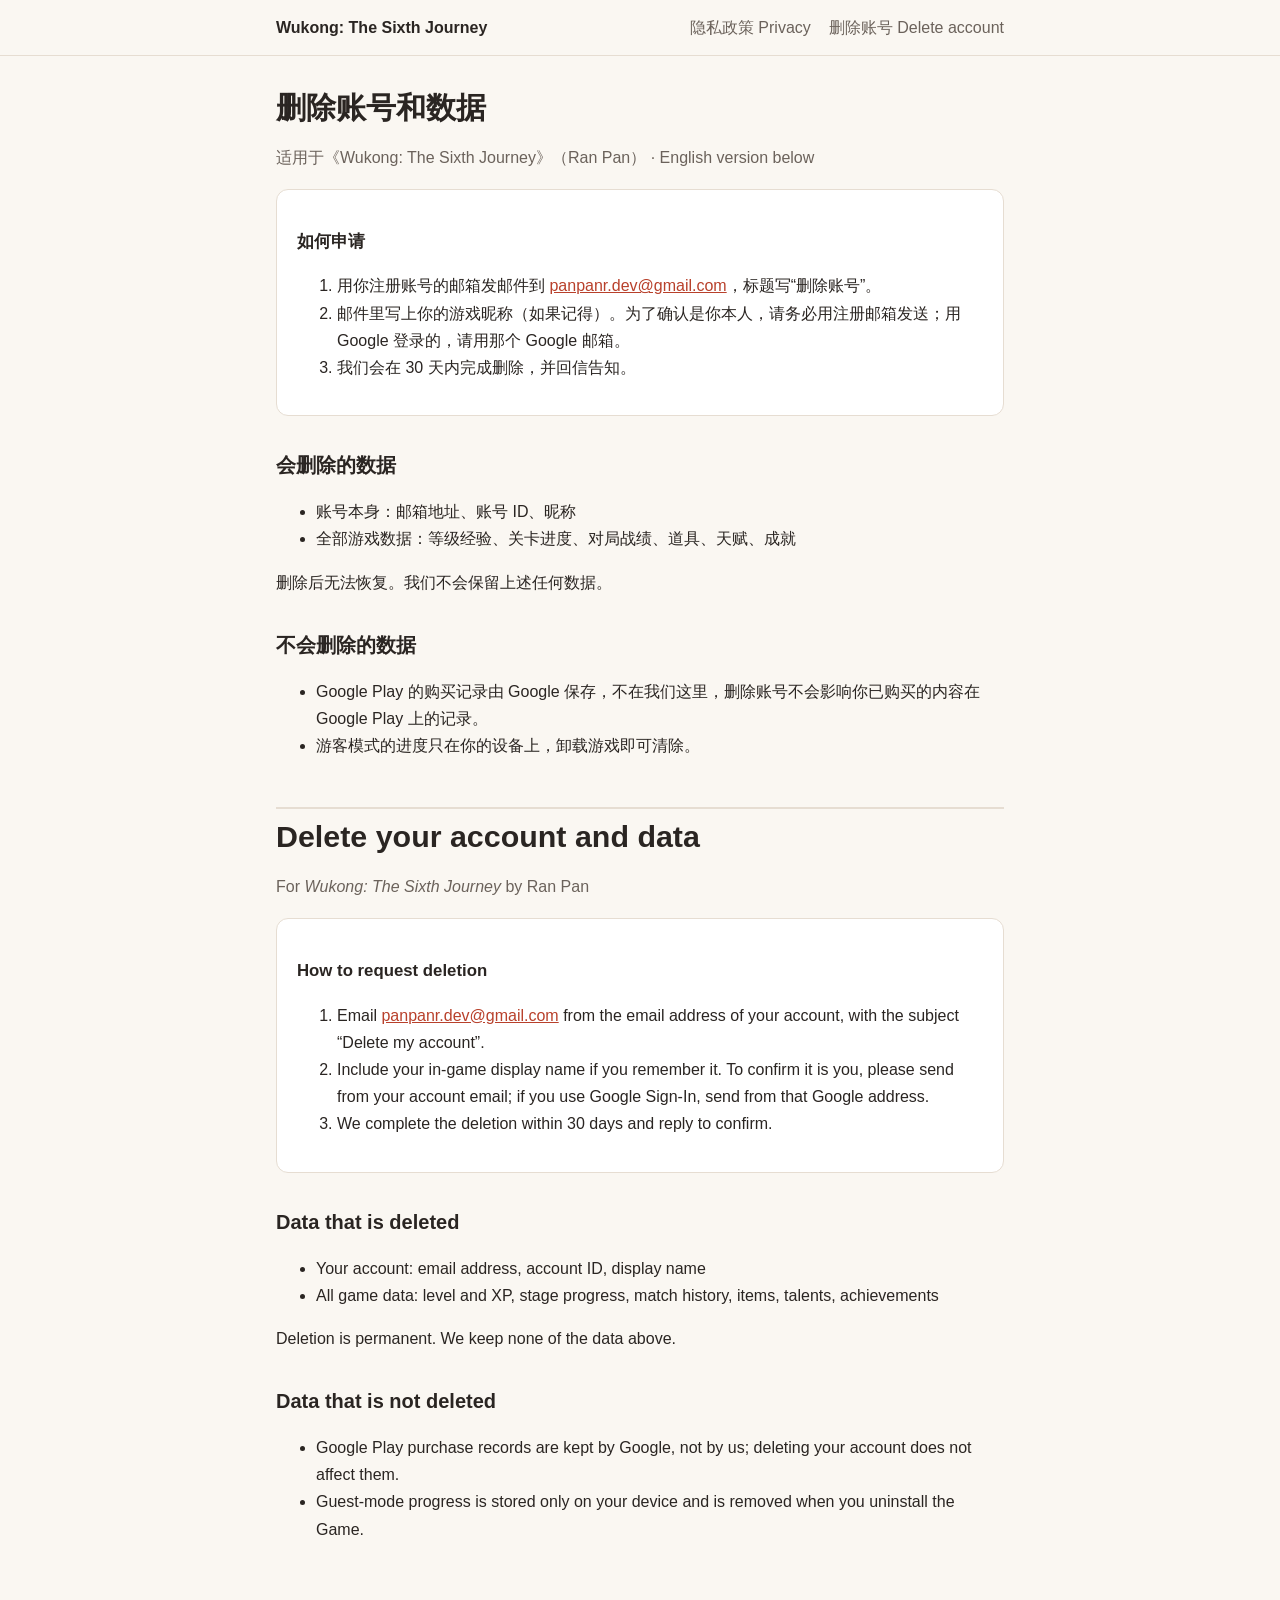
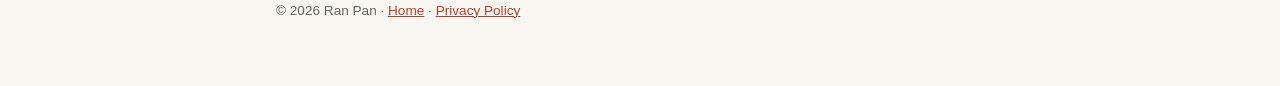
==== delete-account.html @ a60f8835 "Add game site: home, privacy policy, account deletion Co-Authored-By: Claude Opus 5.5 <noreply@anthr" ====
<!doctype html>
<html lang="zh-CN">
<head>
<meta charset="utf-8">
<meta name="viewport" content="width=device-width, initial-scale=1">
<title>删除账号 · Delete Account</title>
<meta name="description" content="如何删除 Wukong: The Sixth Journey 账号和数据 / How to delete your account and data">
<link rel="stylesheet" href="style.css">
</head>
<body>
<header class="site"><nav>
  <a class="brand" href="index.html">Wukong: The Sixth Journey</a>
  <a href="privacy.html">隐私政策 Privacy</a>
  <a href="delete-account.html">删除账号 Delete account</a>
</nav></header>
<main>
  <h1>删除账号和数据</h1>
  <p class="muted">适用于《Wukong: The Sixth Journey》（Ran Pan） · English version below</p>

  <div class="card">
    <h3>如何申请</h3>
    <ol>
      <li>用你注册账号的邮箱发邮件到 <a href="mailto:panpanr.dev@gmail.com?subject=Delete%20my%20account">panpanr.dev@gmail.com</a>，标题写“删除账号”。</li>
      <li>邮件里写上你的游戏昵称（如果记得）。为了确认是你本人，请务必用注册邮箱发送；用 Google 登录的，请用那个 Google 邮箱。</li>
      <li>我们会在 30 天内完成删除，并回信告知。</li>
    </ol>
  </div>

  <h2>会删除的数据</h2>
  <ul>
    <li>账号本身：邮箱地址、账号 ID、昵称</li>
    <li>全部游戏数据：等级经验、关卡进度、对局战绩、道具、天赋、成就</li>
  </ul>
  <p>删除后无法恢复。我们不会保留上述任何数据。</p>

  <h2>不会删除的数据</h2>
  <ul>
    <li>Google Play 的购买记录由 Google 保存，不在我们这里，删除账号不会影响你已购买的内容在 Google Play 上的记录。</li>
    <li>游客模式的进度只在你的设备上，卸载游戏即可清除。</li>
  </ul>

  <div class="lang">
  <h1>Delete your account and data</h1>
  <p class="muted">For <em>Wukong: The Sixth Journey</em> by Ran Pan</p>

  <div class="card">
    <h3>How to request deletion</h3>
    <ol>
      <li>Email <a href="mailto:panpanr.dev@gmail.com?subject=Delete%20my%20account">panpanr.dev@gmail.com</a> from the email address of your account, with the subject “Delete my account”.</li>
      <li>Include your in-game display name if you remember it. To confirm it is you, please send from your account email; if you use Google Sign-In, send from that Google address.</li>
      <li>We complete the deletion within 30 days and reply to confirm.</li>
    </ol>
  </div>

  <h2>Data that is deleted</h2>
  <ul>
    <li>Your account: email address, account ID, display name</li>
    <li>All game data: level and XP, stage progress, match history, items, talents, achievements</li>
  </ul>
  <p>Deletion is permanent. We keep none of the data above.</p>

  <h2>Data that is not deleted</h2>
  <ul>
    <li>Google Play purchase records are kept by Google, not by us; deleting your account does not affect them.</li>
    <li>Guest-mode progress is stored only on your device and is removed when you uninstall the Game.</li>
  </ul>
  </div>

  <footer>© 2026 Ran Pan · <a href="index.html">Home</a> · <a href="privacy.html">Privacy Policy</a></footer>
</main>
</body>
</html>
---- style.css ----
:root {
  --bg: #faf7f2;
  --fg: #2a2522;
  --muted: #6b625b;
  --accent: #b8402b;
  --card: #ffffff;
  --line: #e6ddd2;
}
@media (prefers-color-scheme: dark) {
  :root {
    --bg: #17130f;
    --fg: #ece6de;
    --muted: #a99d91;
    --accent: #e0745c;
    --card: #221c17;
    --line: #3a3029;
  }
}
* { box-sizing: border-box; }
body {
  margin: 0;
  background: var(--bg);
  color: var(--fg);
  font: 16px/1.7 -apple-system, "Segoe UI", "PingFang SC", "Microsoft YaHei", sans-serif;
}
main { max-width: 760px; margin: 0 auto; padding: 32px 16px 64px; }
header.site { border-bottom: 1px solid var(--line); }
header.site nav {
  max-width: 760px; margin: 0 auto; padding: 14px 16px;
  display: flex; gap: 18px; flex-wrap: wrap; align-items: center;
}
header.site .brand { font-weight: 700; color: var(--fg); text-decoration: none; margin-right: auto; }
nav a { color: var(--muted); text-decoration: none; }
nav a:hover, a { color: var(--accent); }
h1 { font-size: 1.9rem; line-height: 1.3; margin: 0 0 8px; }
h2 { font-size: 1.25rem; margin: 32px 0 8px; }
h3 { font-size: 1.05rem; margin: 20px 0 4px; }
.muted { color: var(--muted); }
.card {
  background: var(--card); border: 1px solid var(--line); border-radius: 12px;
  padding: 18px 20px; margin: 18px 0;
}
.lang { border-top: 2px solid var(--line); margin-top: 48px; padding-top: 8px; }
table { border-collapse: collapse; width: 100%; margin: 12px 0; font-size: 0.95rem; }
th, td { text-align: left; border-bottom: 1px solid var(--line); padding: 8px 6px; vertical-align: top; }
.btn {
  display: inline-block; background: var(--accent); color: #fff; text-decoration: none;
  padding: 10px 18px; border-radius: 8px; font-weight: 600;
}
footer { color: var(--muted); font-size: 0.85rem; margin-top: 56px; }
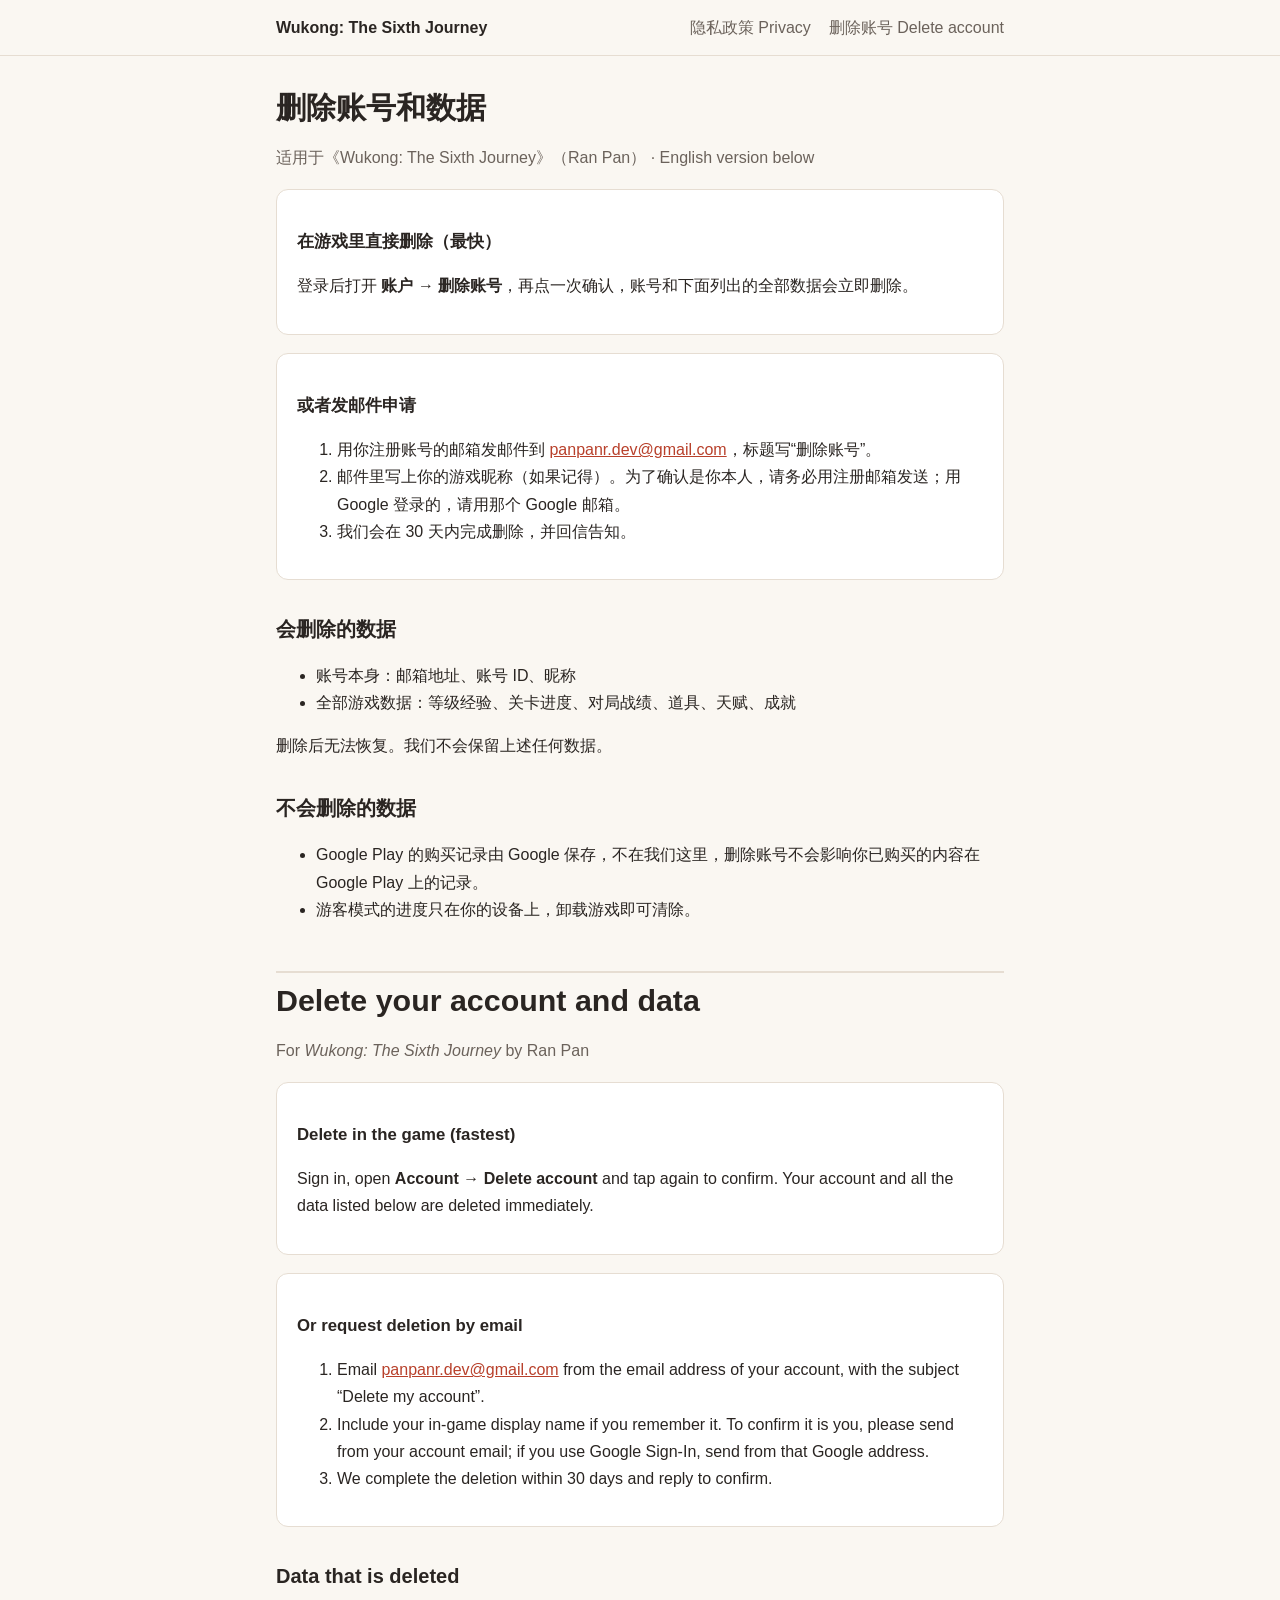
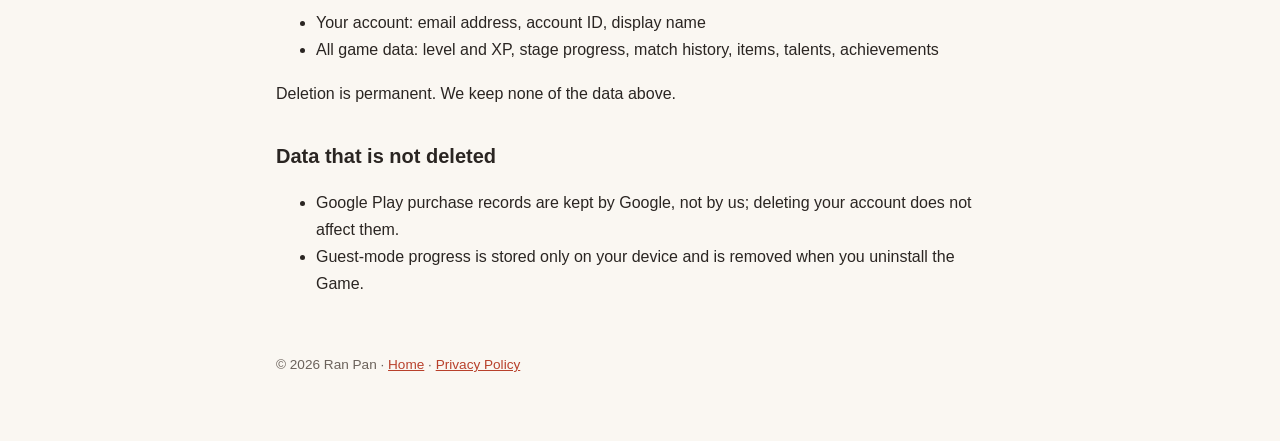
==== commit dade6d65: "Delete account page: add in-game deletion Co-Authored-By: Claude Opus 5.5 <noreply@anthropic.com>" ====
--- a/delete-account.html
+++ b/delete-account.html
@@ -18,7 +18,12 @@
   <p class="muted">适用于《Wukong: The Sixth Journey》（Ran Pan） · English version below</p>
 
   <div class="card">
-    <h3>如何申请</h3>
+    <h3>在游戏里直接删除（最快）</h3>
+    <p>登录后打开 <strong>账户 → 删除账号</strong>，再点一次确认，账号和下面列出的全部数据会立即删除。</p>
+  </div>
+
+  <div class="card">
+    <h3>或者发邮件申请</h3>
     <ol>
       <li>用你注册账号的邮箱发邮件到 <a href="mailto:panpanr.dev@gmail.com?subject=Delete%20my%20account">panpanr.dev@gmail.com</a>，标题写“删除账号”。</li>
       <li>邮件里写上你的游戏昵称（如果记得）。为了确认是你本人，请务必用注册邮箱发送；用 Google 登录的，请用那个 Google 邮箱。</li>
@@ -44,7 +49,12 @@
   <p class="muted">For <em>Wukong: The Sixth Journey</em> by Ran Pan</p>
 
   <div class="card">
-    <h3>How to request deletion</h3>
+    <h3>Delete in the game (fastest)</h3>
+    <p>Sign in, open <strong>Account → Delete account</strong> and tap again to confirm. Your account and all the data listed below are deleted immediately.</p>
+  </div>
+
+  <div class="card">
+    <h3>Or request deletion by email</h3>
     <ol>
       <li>Email <a href="mailto:panpanr.dev@gmail.com?subject=Delete%20my%20account">panpanr.dev@gmail.com</a> from the email address of your account, with the subject “Delete my account”.</li>
       <li>Include your in-game display name if you remember it. To confirm it is you, please send from your account email; if you use Google Sign-In, send from that Google address.</li>
